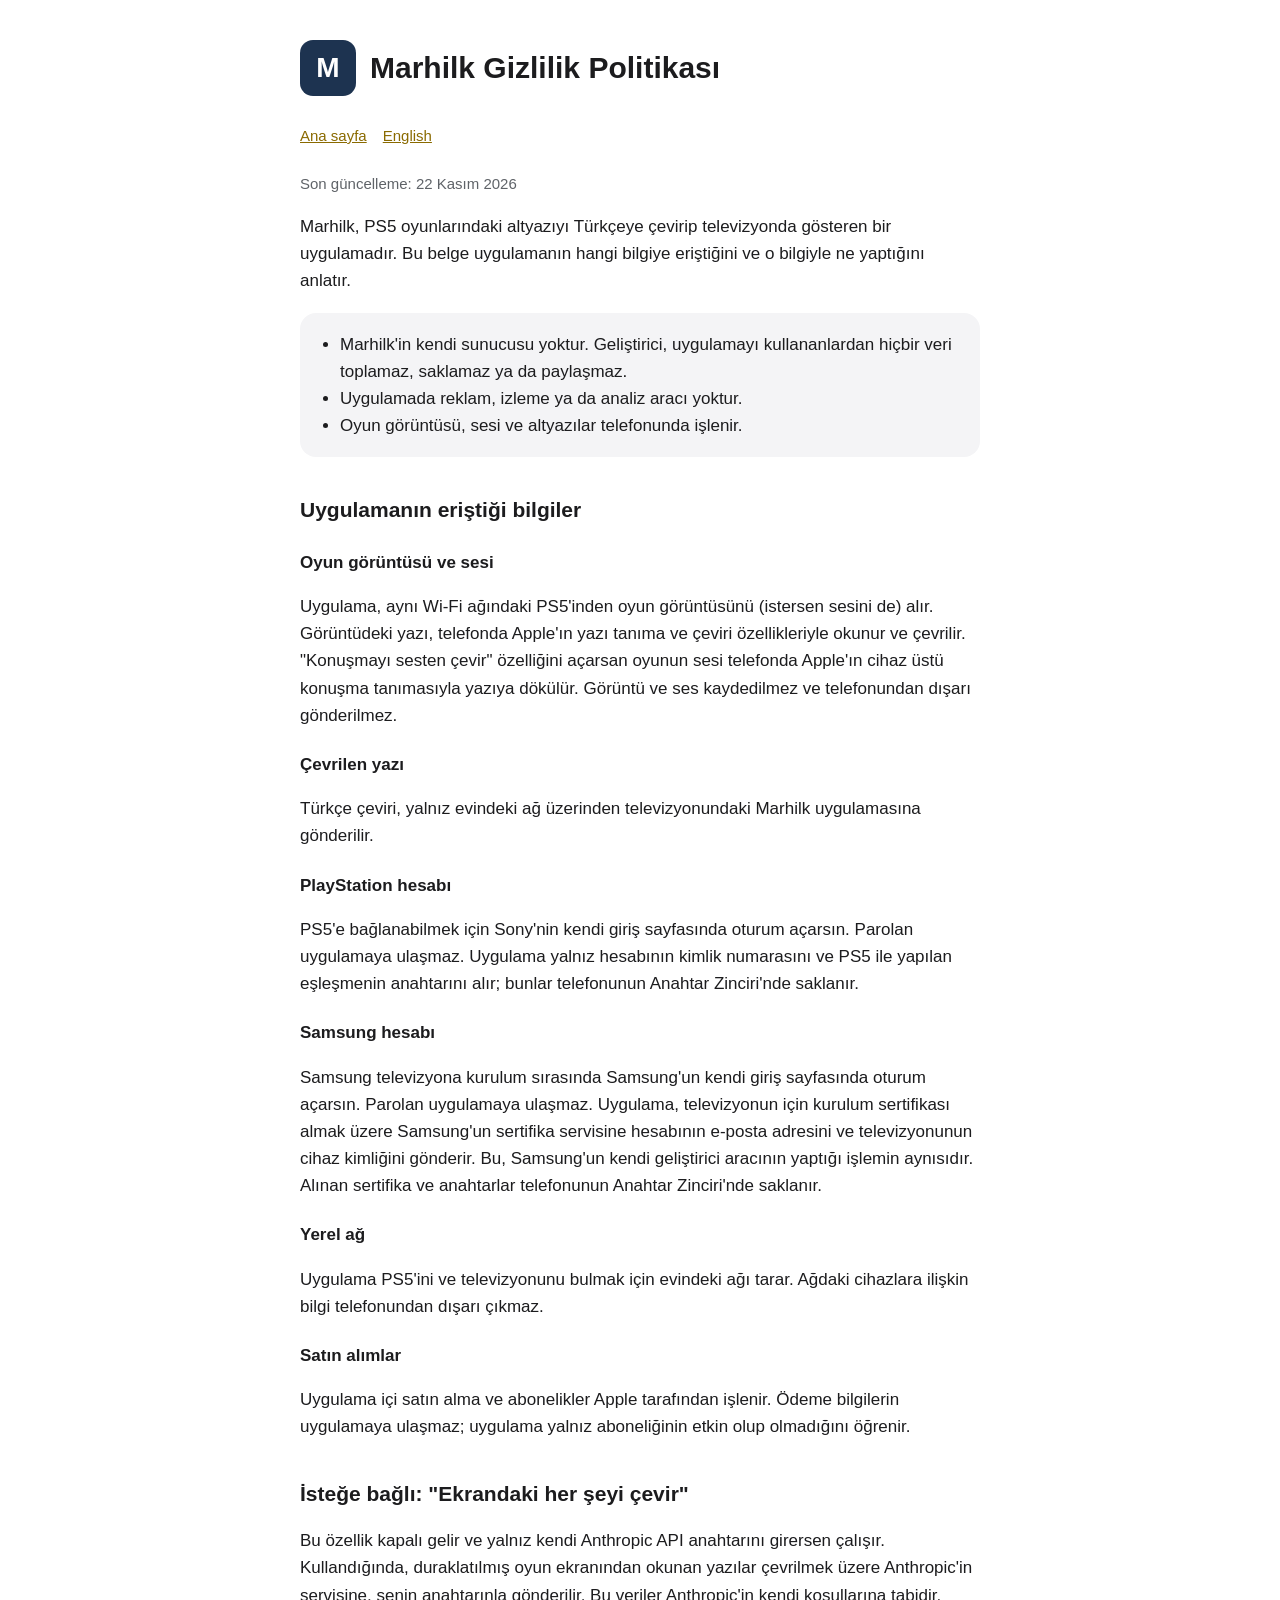
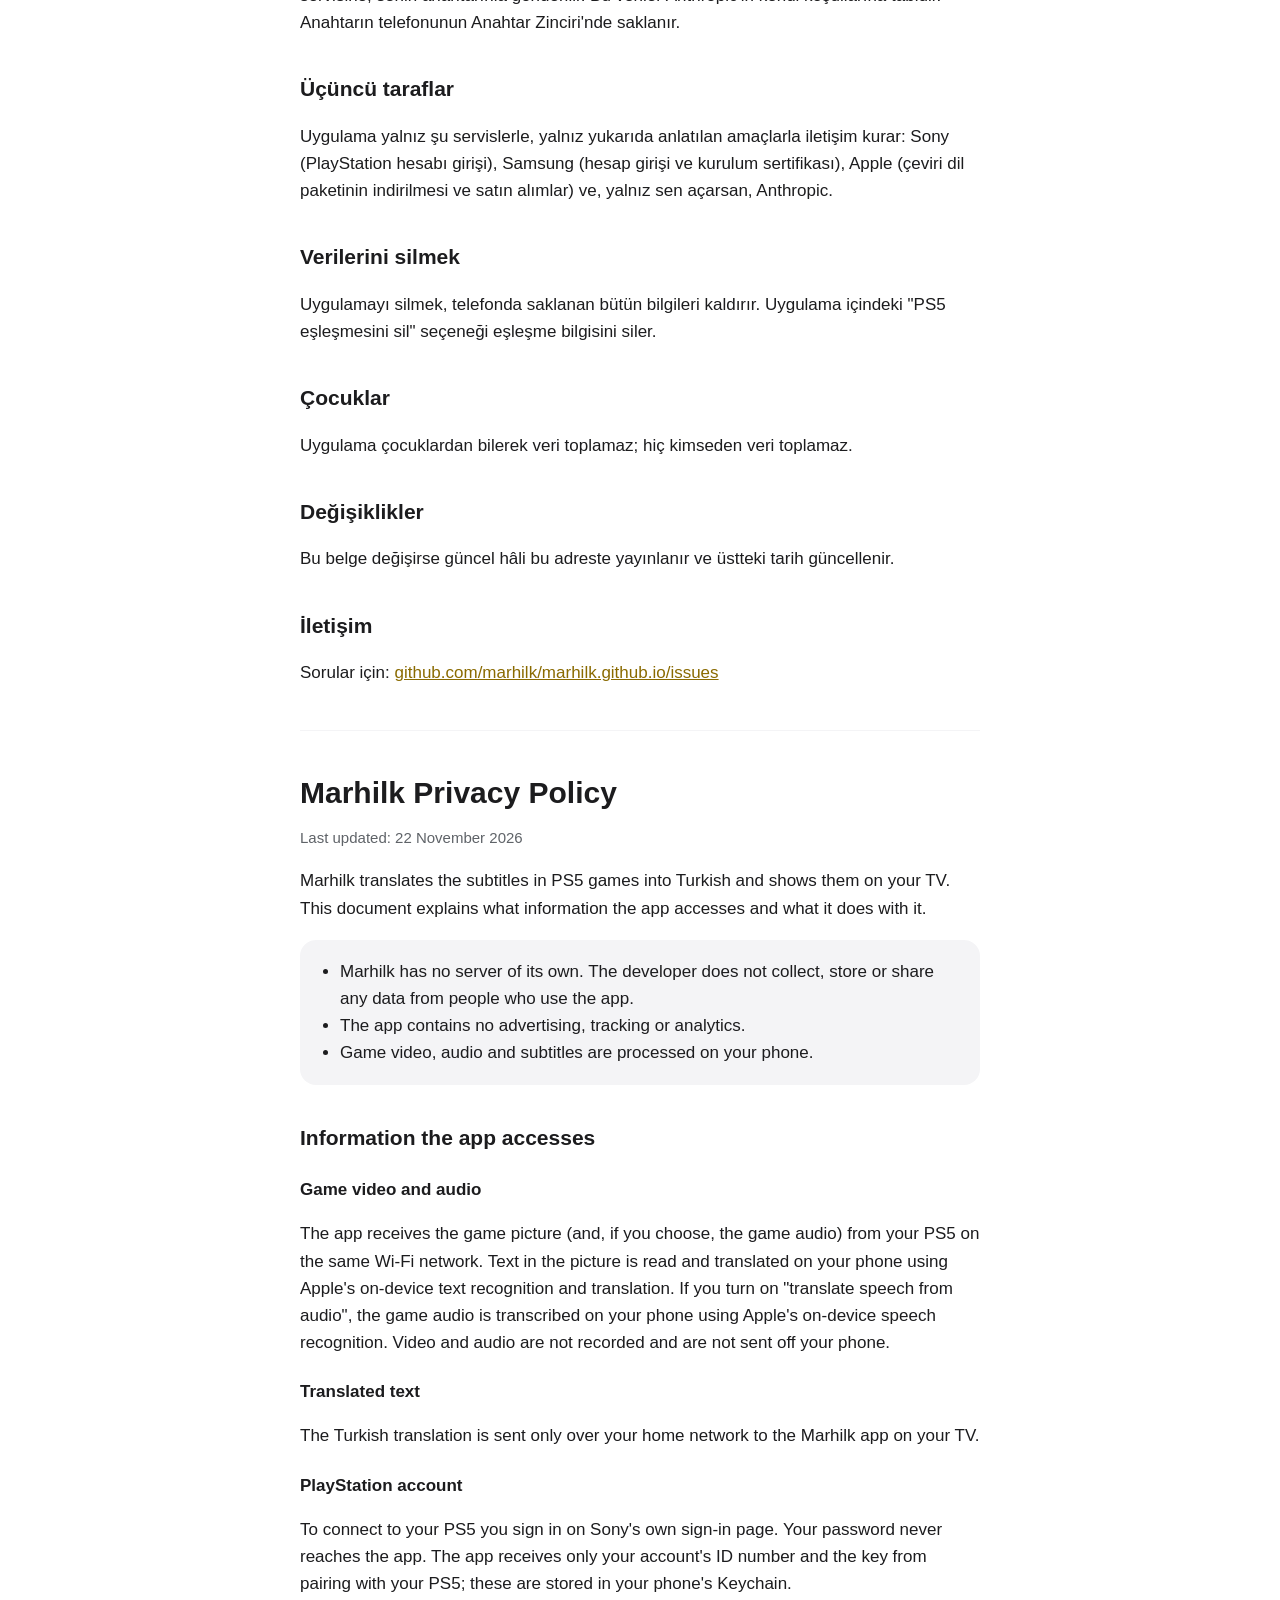
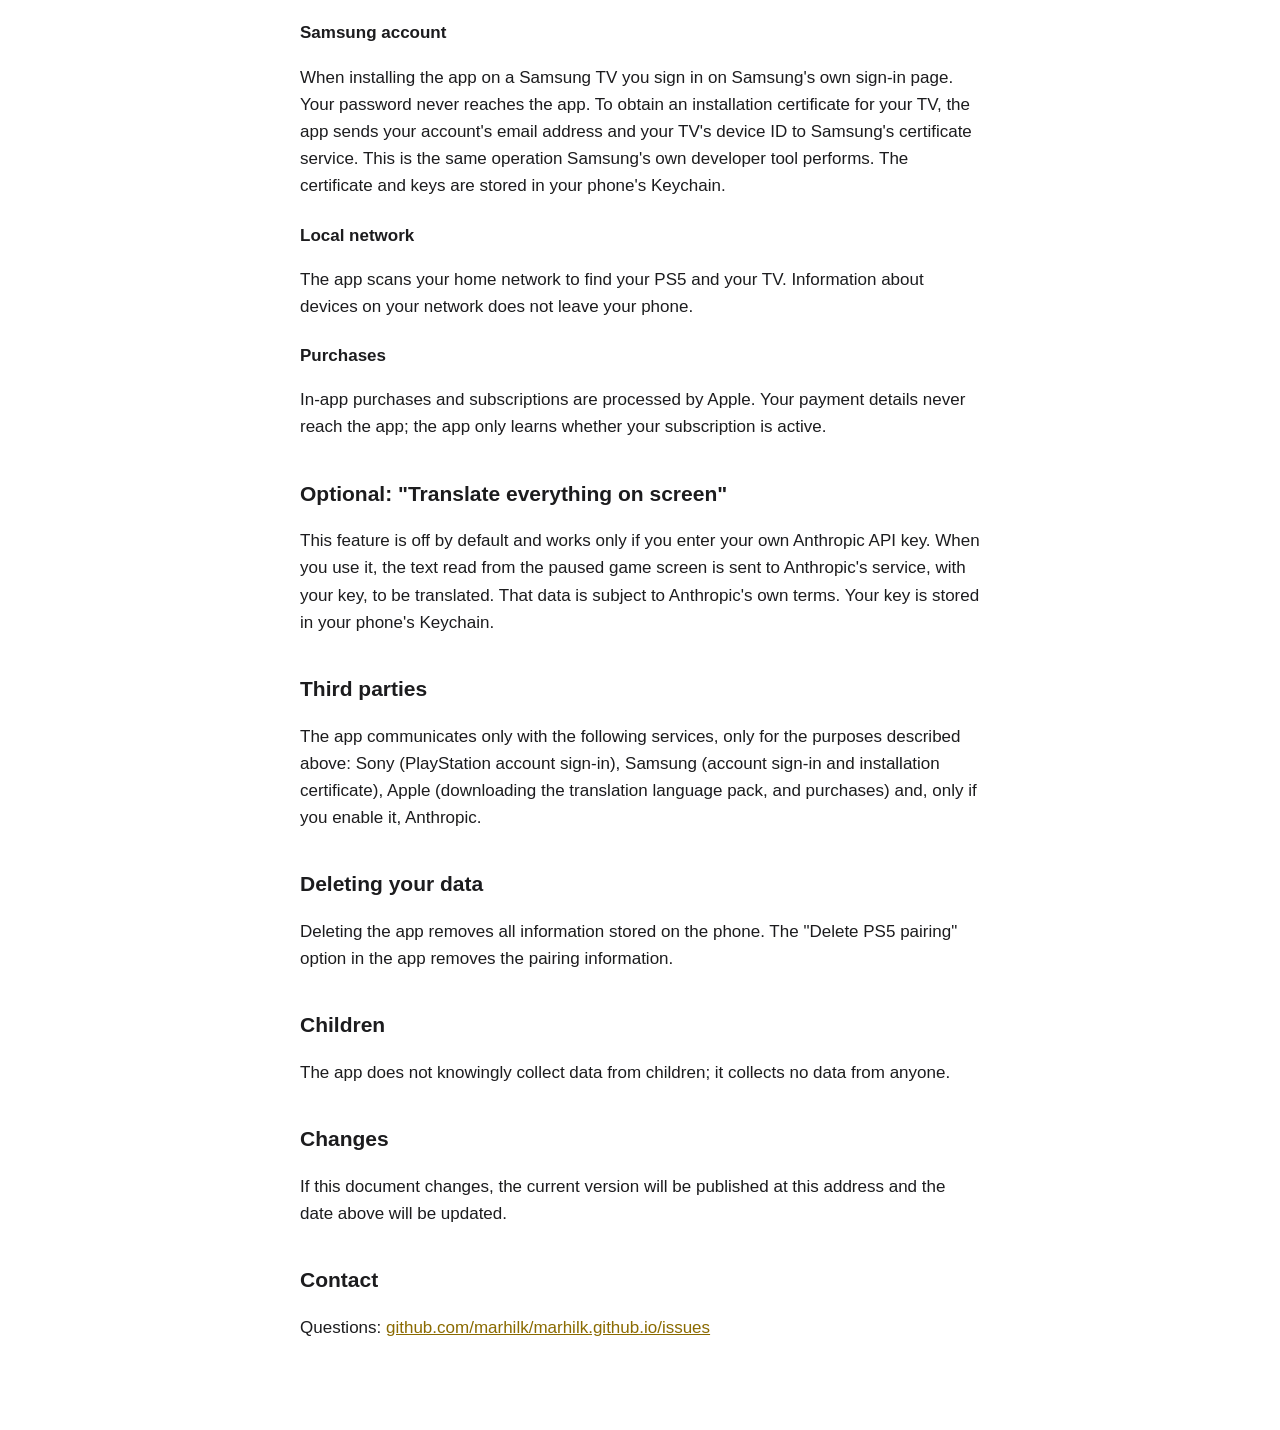
==== gizlilik/index.html @ fb88cdd6 "Marhilk sitesi: tanıtım, destek ve gizlilik politikası" ====
<!DOCTYPE html>
<html lang="tr">
<head>
<meta charset="utf-8">
<meta name="viewport" content="width=device-width, initial-scale=1">
<title>Marhilk — Gizlilik Politikası</title>
<link rel="stylesheet" href="../stil.css">
</head>
<body>
<main>
<header><div class="simge">M</div><h1>Marhilk Gizlilik Politikası</h1></header>
<nav><a href="../">Ana sayfa</a><a href="#english">English</a></nav>
<p class="ikincil">Son güncelleme: 22 Kasım 2026</p>

<p>Marhilk, PS5 oyunlarındaki altyazıyı Türkçeye çevirip televizyonda gösteren bir uygulamadır. Bu belge uygulamanın hangi bilgiye eriştiğini ve o bilgiyle ne yaptığını anlatır.</p>

<div class="kart">
<ul>
<li>Marhilk'in kendi sunucusu yoktur. Geliştirici, uygulamayı kullananlardan hiçbir veri toplamaz, saklamaz ya da paylaşmaz.</li>
<li>Uygulamada reklam, izleme ya da analiz aracı yoktur.</li>
<li>Oyun görüntüsü, sesi ve altyazılar telefonunda işlenir.</li>
</ul>
</div>

<h2>Uygulamanın eriştiği bilgiler</h2>
<h3>Oyun görüntüsü ve sesi</h3>
<p>Uygulama, aynı Wi-Fi ağındaki PS5'inden oyun görüntüsünü (istersen sesini de) alır. Görüntüdeki yazı, telefonda Apple'ın yazı tanıma ve çeviri özellikleriyle okunur ve çevrilir. "Konuşmayı sesten çevir" özelliğini açarsan oyunun sesi telefonda Apple'ın cihaz üstü konuşma tanımasıyla yazıya dökülür. Görüntü ve ses kaydedilmez ve telefonundan dışarı gönderilmez.</p>
<h3>Çevrilen yazı</h3>
<p>Türkçe çeviri, yalnız evindeki ağ üzerinden televizyonundaki Marhilk uygulamasına gönderilir.</p>
<h3>PlayStation hesabı</h3>
<p>PS5'e bağlanabilmek için Sony'nin kendi giriş sayfasında oturum açarsın. Parolan uygulamaya ulaşmaz. Uygulama yalnız hesabının kimlik numarasını ve PS5 ile yapılan eşleşmenin anahtarını alır; bunlar telefonunun Anahtar Zinciri'nde saklanır.</p>
<h3>Samsung hesabı</h3>
<p>Samsung televizyona kurulum sırasında Samsung'un kendi giriş sayfasında oturum açarsın. Parolan uygulamaya ulaşmaz. Uygulama, televizyonun için kurulum sertifikası almak üzere Samsung'un sertifika servisine hesabının e-posta adresini ve televizyonunun cihaz kimliğini gönderir. Bu, Samsung'un kendi geliştirici aracının yaptığı işlemin aynısıdır. Alınan sertifika ve anahtarlar telefonunun Anahtar Zinciri'nde saklanır.</p>
<h3>Yerel ağ</h3>
<p>Uygulama PS5'ini ve televizyonunu bulmak için evindeki ağı tarar. Ağdaki cihazlara ilişkin bilgi telefonundan dışarı çıkmaz.</p>
<h3>Satın alımlar</h3>
<p>Uygulama içi satın alma ve abonelikler Apple tarafından işlenir. Ödeme bilgilerin uygulamaya ulaşmaz; uygulama yalnız aboneliğinin etkin olup olmadığını öğrenir.</p>

<h2>İsteğe bağlı: "Ekrandaki her şeyi çevir"</h2>
<p>Bu özellik kapalı gelir ve yalnız kendi Anthropic API anahtarını girersen çalışır. Kullandığında, duraklatılmış oyun ekranından okunan yazılar çevrilmek üzere Anthropic'in servisine, senin anahtarınla gönderilir. Bu veriler Anthropic'in kendi koşullarına tabidir. Anahtarın telefonunun Anahtar Zinciri'nde saklanır.</p>

<h2>Üçüncü taraflar</h2>
<p>Uygulama yalnız şu servislerle, yalnız yukarıda anlatılan amaçlarla iletişim kurar: Sony (PlayStation hesabı girişi), Samsung (hesap girişi ve kurulum sertifikası), Apple (çeviri dil paketinin indirilmesi ve satın alımlar) ve, yalnız sen açarsan, Anthropic.</p>

<h2>Verilerini silmek</h2>
<p>Uygulamayı silmek, telefonda saklanan bütün bilgileri kaldırır. Uygulama içindeki "PS5 eşleşmesini sil" seçeneği eşleşme bilgisini siler.</p>

<h2>Çocuklar</h2>
<p>Uygulama çocuklardan bilerek veri toplamaz; hiç kimseden veri toplamaz.</p>

<h2>Değişiklikler</h2>
<p>Bu belge değişirse güncel hâli bu adreste yayınlanır ve üstteki tarih güncellenir.</p>

<h2>İletişim</h2>
<p>Sorular için: <a href="https://github.com/marhilk/marhilk.github.io/issues">github.com/marhilk/marhilk.github.io/issues</a></p>

<hr>

<h1 id="english">Marhilk Privacy Policy</h1>
<p class="ikincil">Last updated: 22 November 2026</p>

<p>Marhilk translates the subtitles in PS5 games into Turkish and shows them on your TV. This document explains what information the app accesses and what it does with it.</p>

<div class="kart">
<ul>
<li>Marhilk has no server of its own. The developer does not collect, store or share any data from people who use the app.</li>
<li>The app contains no advertising, tracking or analytics.</li>
<li>Game video, audio and subtitles are processed on your phone.</li>
</ul>
</div>

<h2>Information the app accesses</h2>
<h3>Game video and audio</h3>
<p>The app receives the game picture (and, if you choose, the game audio) from your PS5 on the same Wi-Fi network. Text in the picture is read and translated on your phone using Apple's on-device text recognition and translation. If you turn on "translate speech from audio", the game audio is transcribed on your phone using Apple's on-device speech recognition. Video and audio are not recorded and are not sent off your phone.</p>
<h3>Translated text</h3>
<p>The Turkish translation is sent only over your home network to the Marhilk app on your TV.</p>
<h3>PlayStation account</h3>
<p>To connect to your PS5 you sign in on Sony's own sign-in page. Your password never reaches the app. The app receives only your account's ID number and the key from pairing with your PS5; these are stored in your phone's Keychain.</p>
<h3>Samsung account</h3>
<p>When installing the app on a Samsung TV you sign in on Samsung's own sign-in page. Your password never reaches the app. To obtain an installation certificate for your TV, the app sends your account's email address and your TV's device ID to Samsung's certificate service. This is the same operation Samsung's own developer tool performs. The certificate and keys are stored in your phone's Keychain.</p>
<h3>Local network</h3>
<p>The app scans your home network to find your PS5 and your TV. Information about devices on your network does not leave your phone.</p>
<h3>Purchases</h3>
<p>In-app purchases and subscriptions are processed by Apple. Your payment details never reach the app; the app only learns whether your subscription is active.</p>

<h2>Optional: "Translate everything on screen"</h2>
<p>This feature is off by default and works only if you enter your own Anthropic API key. When you use it, the text read from the paused game screen is sent to Anthropic's service, with your key, to be translated. That data is subject to Anthropic's own terms. Your key is stored in your phone's Keychain.</p>

<h2>Third parties</h2>
<p>The app communicates only with the following services, only for the purposes described above: Sony (PlayStation account sign-in), Samsung (account sign-in and installation certificate), Apple (downloading the translation language pack, and purchases) and, only if you enable it, Anthropic.</p>

<h2>Deleting your data</h2>
<p>Deleting the app removes all information stored on the phone. The "Delete PS5 pairing" option in the app removes the pairing information.</p>

<h2>Children</h2>
<p>The app does not knowingly collect data from children; it collects no data from anyone.</p>

<h2>Changes</h2>
<p>If this document changes, the current version will be published at this address and the date above will be updated.</p>

<h2>Contact</h2>
<p>Questions: <a href="https://github.com/marhilk/marhilk.github.io/issues">github.com/marhilk/marhilk.github.io/issues</a></p>
</main>
</body>
</html>
---- stil.css ----
:root { color-scheme: light dark; --metin: #1c1c1e; --ikincil: #5f6368; --zemin: #ffffff; --kart: #f4f4f6; --vurgu: #8a6a00; }
@media (prefers-color-scheme: dark) { :root { --metin: #f2f2f7; --ikincil: #a1a1aa; --zemin: #0f1115; --kart: #1b1e25; --vurgu: #ffd60a; } }
* { box-sizing: border-box; }
body { margin: 0; background: var(--zemin); color: var(--metin); font: 17px/1.6 -apple-system, BlinkMacSystemFont, "Segoe UI", Roboto, sans-serif; }
main { max-width: 720px; margin: 0 auto; padding: 40px 20px 72px; }
header { display: flex; align-items: center; gap: 14px; margin-bottom: 28px; }
.simge { width: 56px; height: 56px; border-radius: 13px; background: #1d3350; display: grid; place-items: center; color: #fff; font-weight: 800; font-size: 28px; }
h1 { font-size: 30px; line-height: 1.2; margin: 0; }
h2 { font-size: 21px; margin: 36px 0 8px; }
h3 { font-size: 17px; margin: 22px 0 4px; }
p, li { color: var(--metin); }
.ikincil { color: var(--ikincil); font-size: 15px; }
a { color: var(--vurgu); }
.kart { background: var(--kart); border-radius: 16px; padding: 18px 20px; margin: 18px 0; }
.kart ul { margin: 0; padding-left: 20px; }
nav { margin: 0 0 24px; font-size: 15px; }
nav a { margin-right: 16px; }
hr { border: 0; border-top: 1px solid var(--kart); margin: 44px 0; }
footer { margin-top: 48px; font-size: 14px; color: var(--ikincil); }
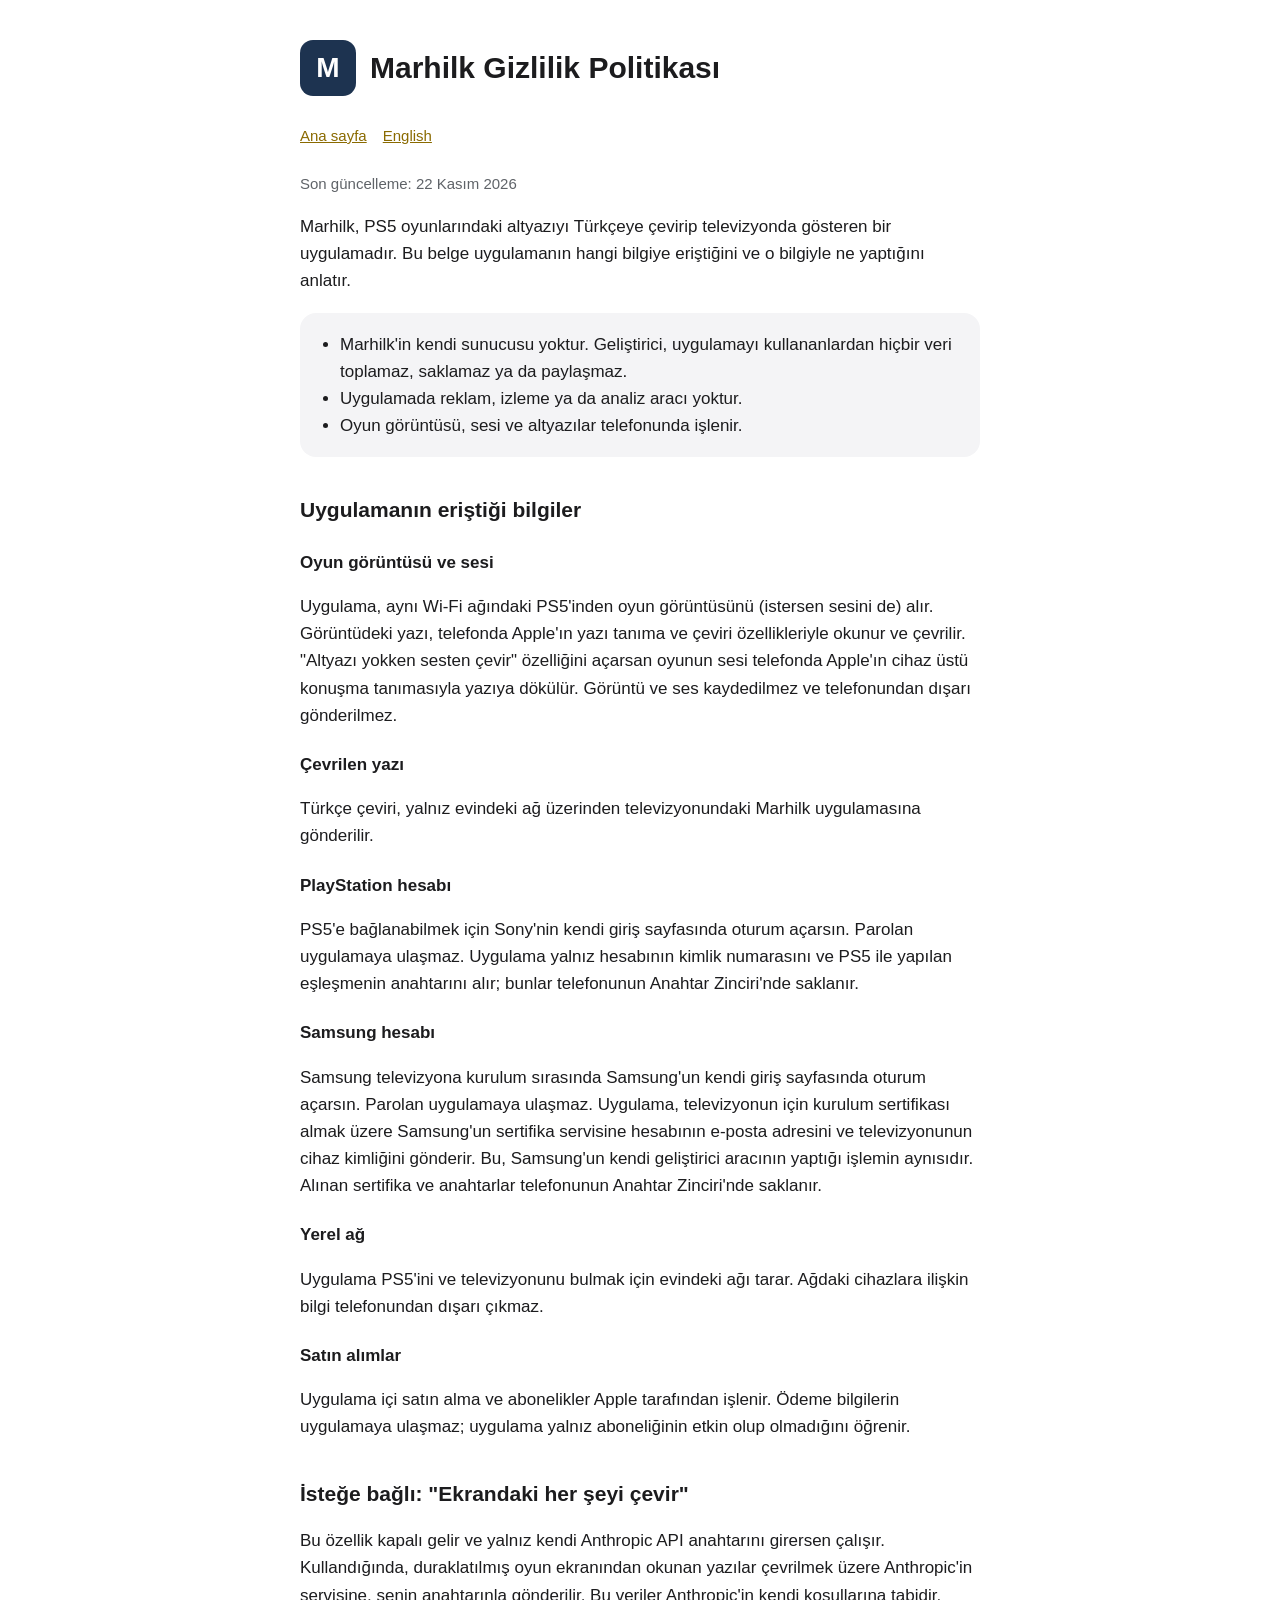
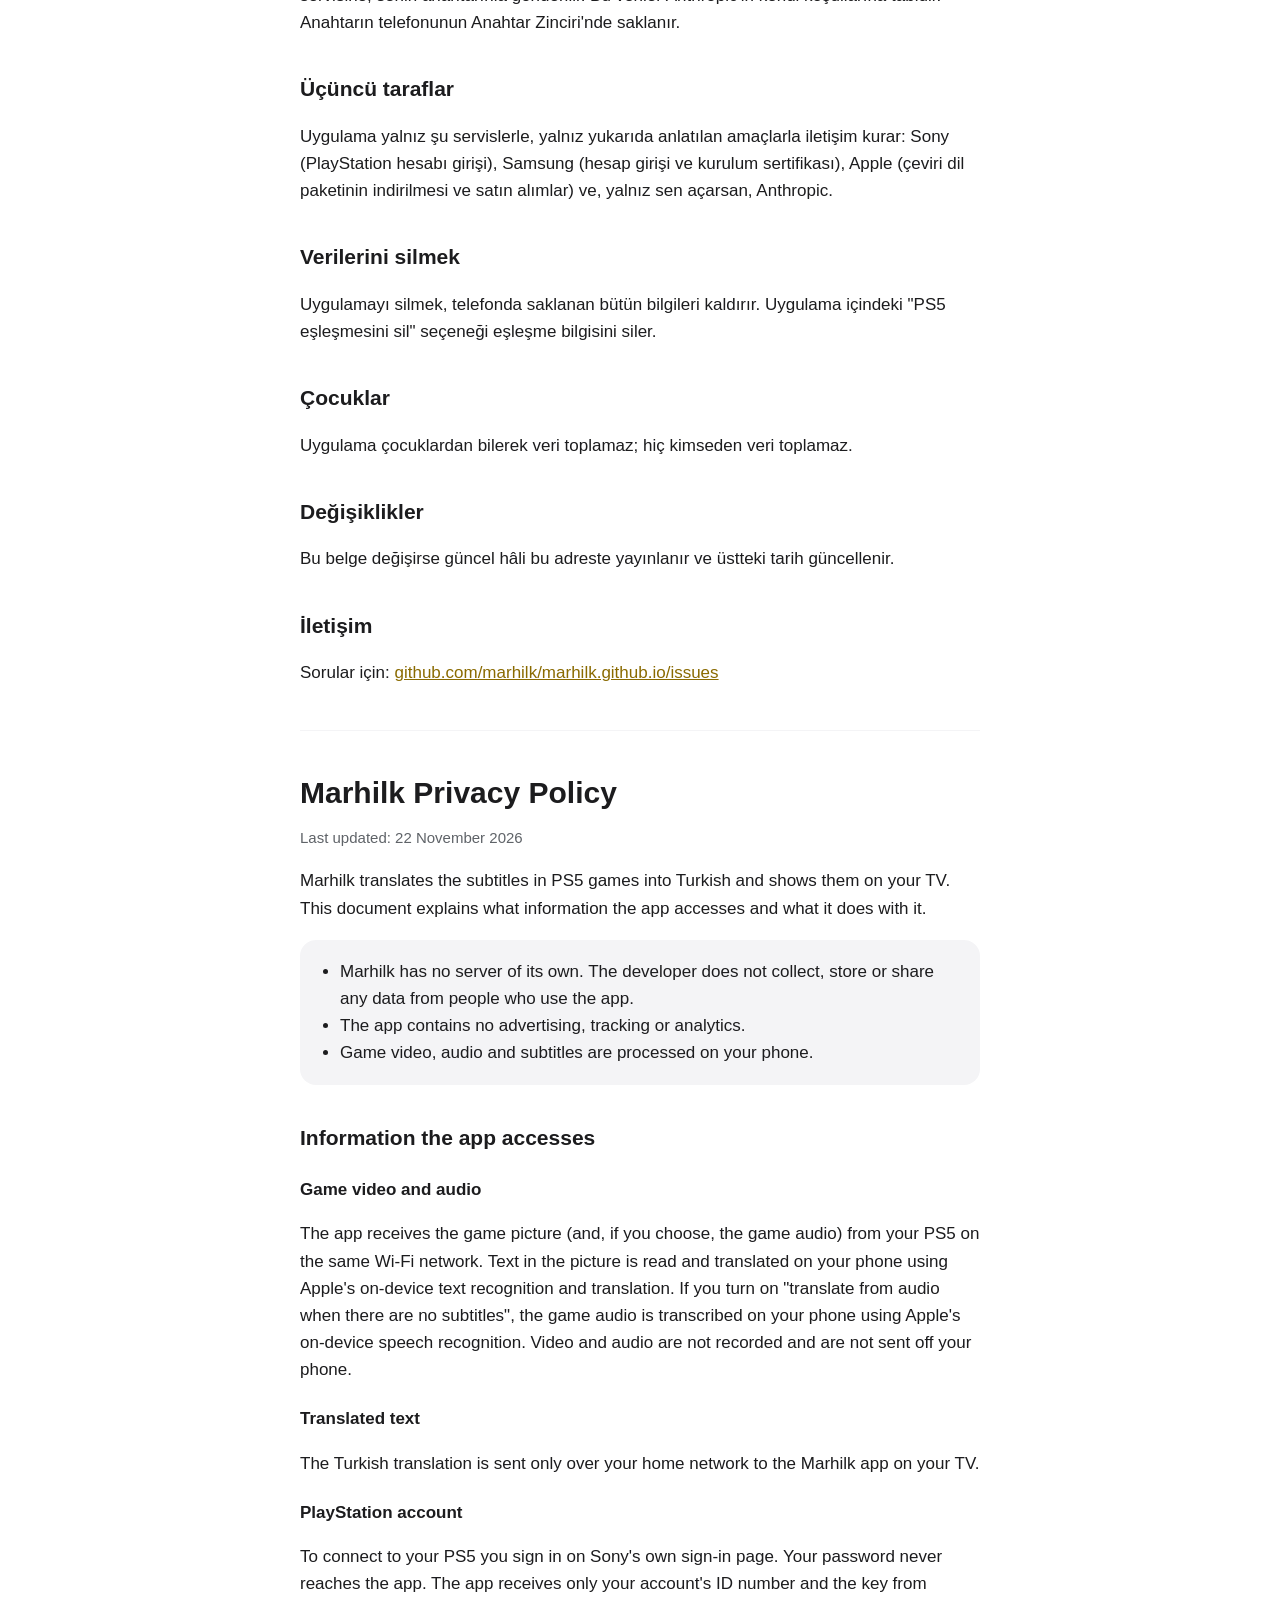
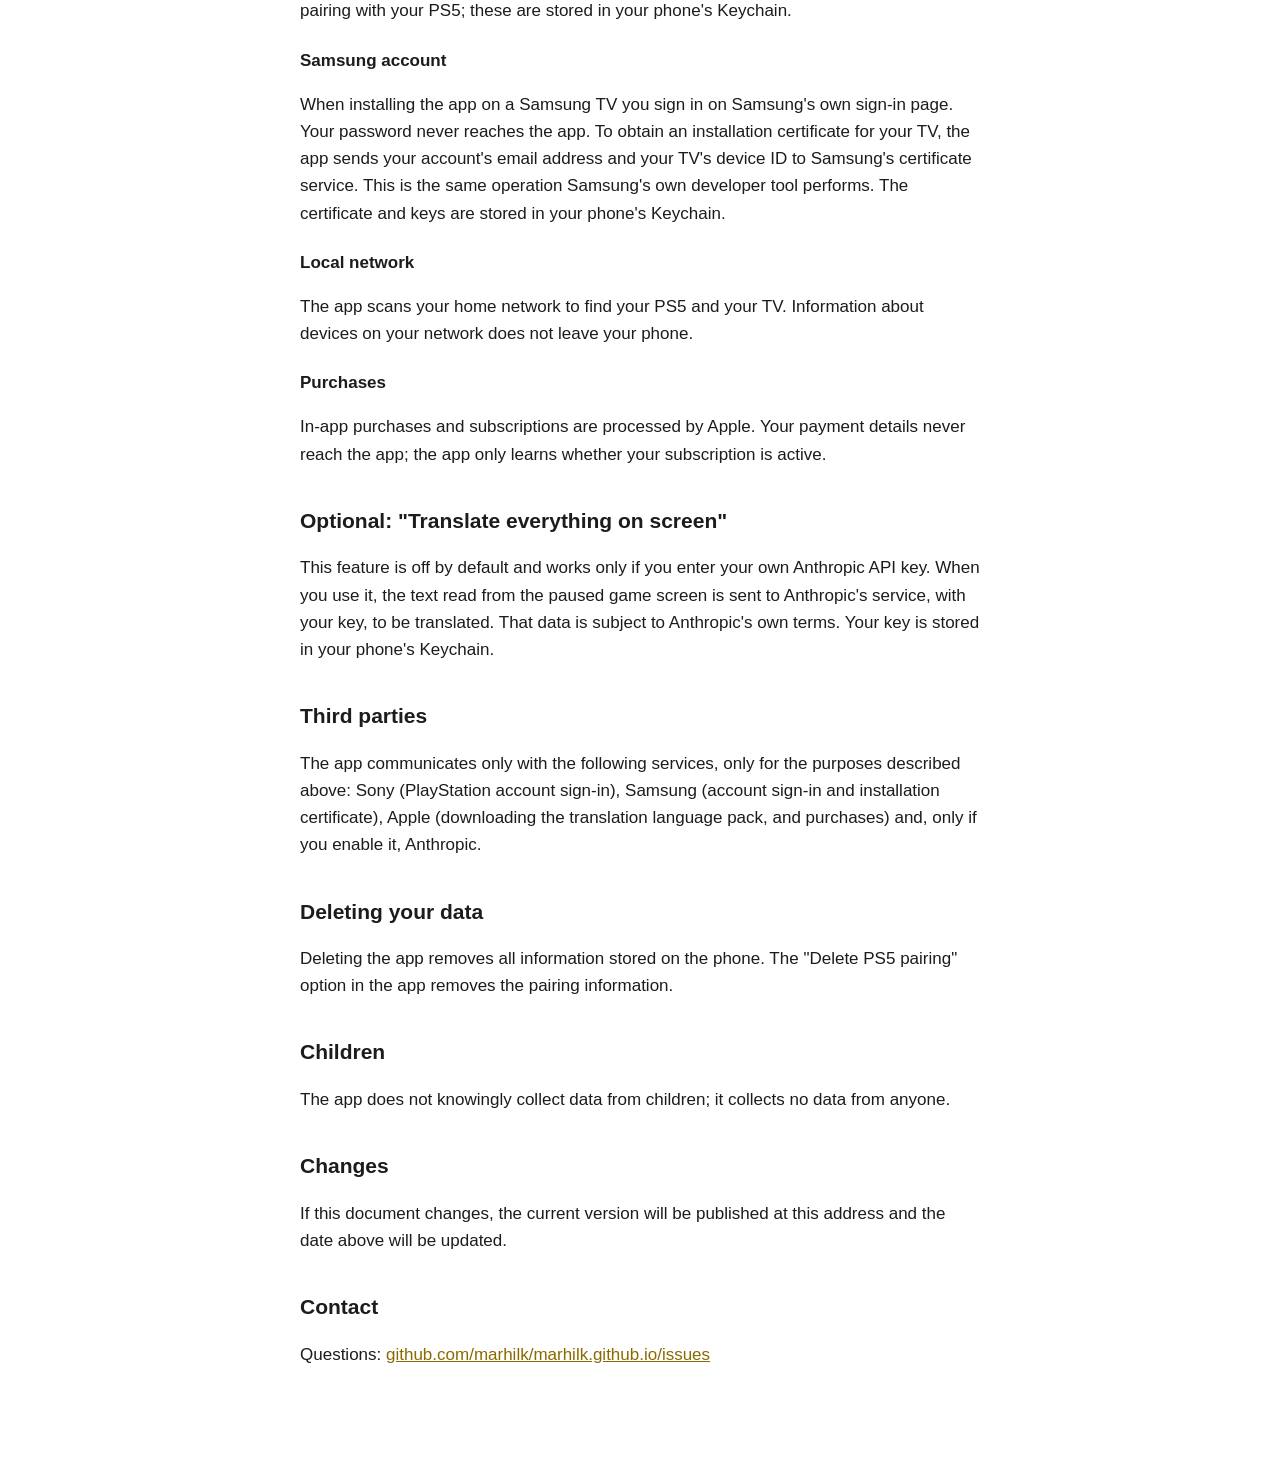
==== commit 97c5b852: "Site güncellendi" ====
--- a/gizlilik/index.html
+++ b/gizlilik/index.html
@@ -24,7 +24,7 @@
 
 <h2>Uygulamanın eriştiği bilgiler</h2>
 <h3>Oyun görüntüsü ve sesi</h3>
-<p>Uygulama, aynı Wi-Fi ağındaki PS5'inden oyun görüntüsünü (istersen sesini de) alır. Görüntüdeki yazı, telefonda Apple'ın yazı tanıma ve çeviri özellikleriyle okunur ve çevrilir. "Konuşmayı sesten çevir" özelliğini açarsan oyunun sesi telefonda Apple'ın cihaz üstü konuşma tanımasıyla yazıya dökülür. Görüntü ve ses kaydedilmez ve telefonundan dışarı gönderilmez.</p>
+<p>Uygulama, aynı Wi-Fi ağındaki PS5'inden oyun görüntüsünü (istersen sesini de) alır. Görüntüdeki yazı, telefonda Apple'ın yazı tanıma ve çeviri özellikleriyle okunur ve çevrilir. "Altyazı yokken sesten çevir" özelliğini açarsan oyunun sesi telefonda Apple'ın cihaz üstü konuşma tanımasıyla yazıya dökülür. Görüntü ve ses kaydedilmez ve telefonundan dışarı gönderilmez.</p>
 <h3>Çevrilen yazı</h3>
 <p>Türkçe çeviri, yalnız evindeki ağ üzerinden televizyonundaki Marhilk uygulamasına gönderilir.</p>
 <h3>PlayStation hesabı</h3>
@@ -71,7 +71,7 @@
 
 <h2>Information the app accesses</h2>
 <h3>Game video and audio</h3>
-<p>The app receives the game picture (and, if you choose, the game audio) from your PS5 on the same Wi-Fi network. Text in the picture is read and translated on your phone using Apple's on-device text recognition and translation. If you turn on "translate speech from audio", the game audio is transcribed on your phone using Apple's on-device speech recognition. Video and audio are not recorded and are not sent off your phone.</p>
+<p>The app receives the game picture (and, if you choose, the game audio) from your PS5 on the same Wi-Fi network. Text in the picture is read and translated on your phone using Apple's on-device text recognition and translation. If you turn on "translate from audio when there are no subtitles", the game audio is transcribed on your phone using Apple's on-device speech recognition. Video and audio are not recorded and are not sent off your phone.</p>
 <h3>Translated text</h3>
 <p>The Turkish translation is sent only over your home network to the Marhilk app on your TV.</p>
 <h3>PlayStation account</h3>
